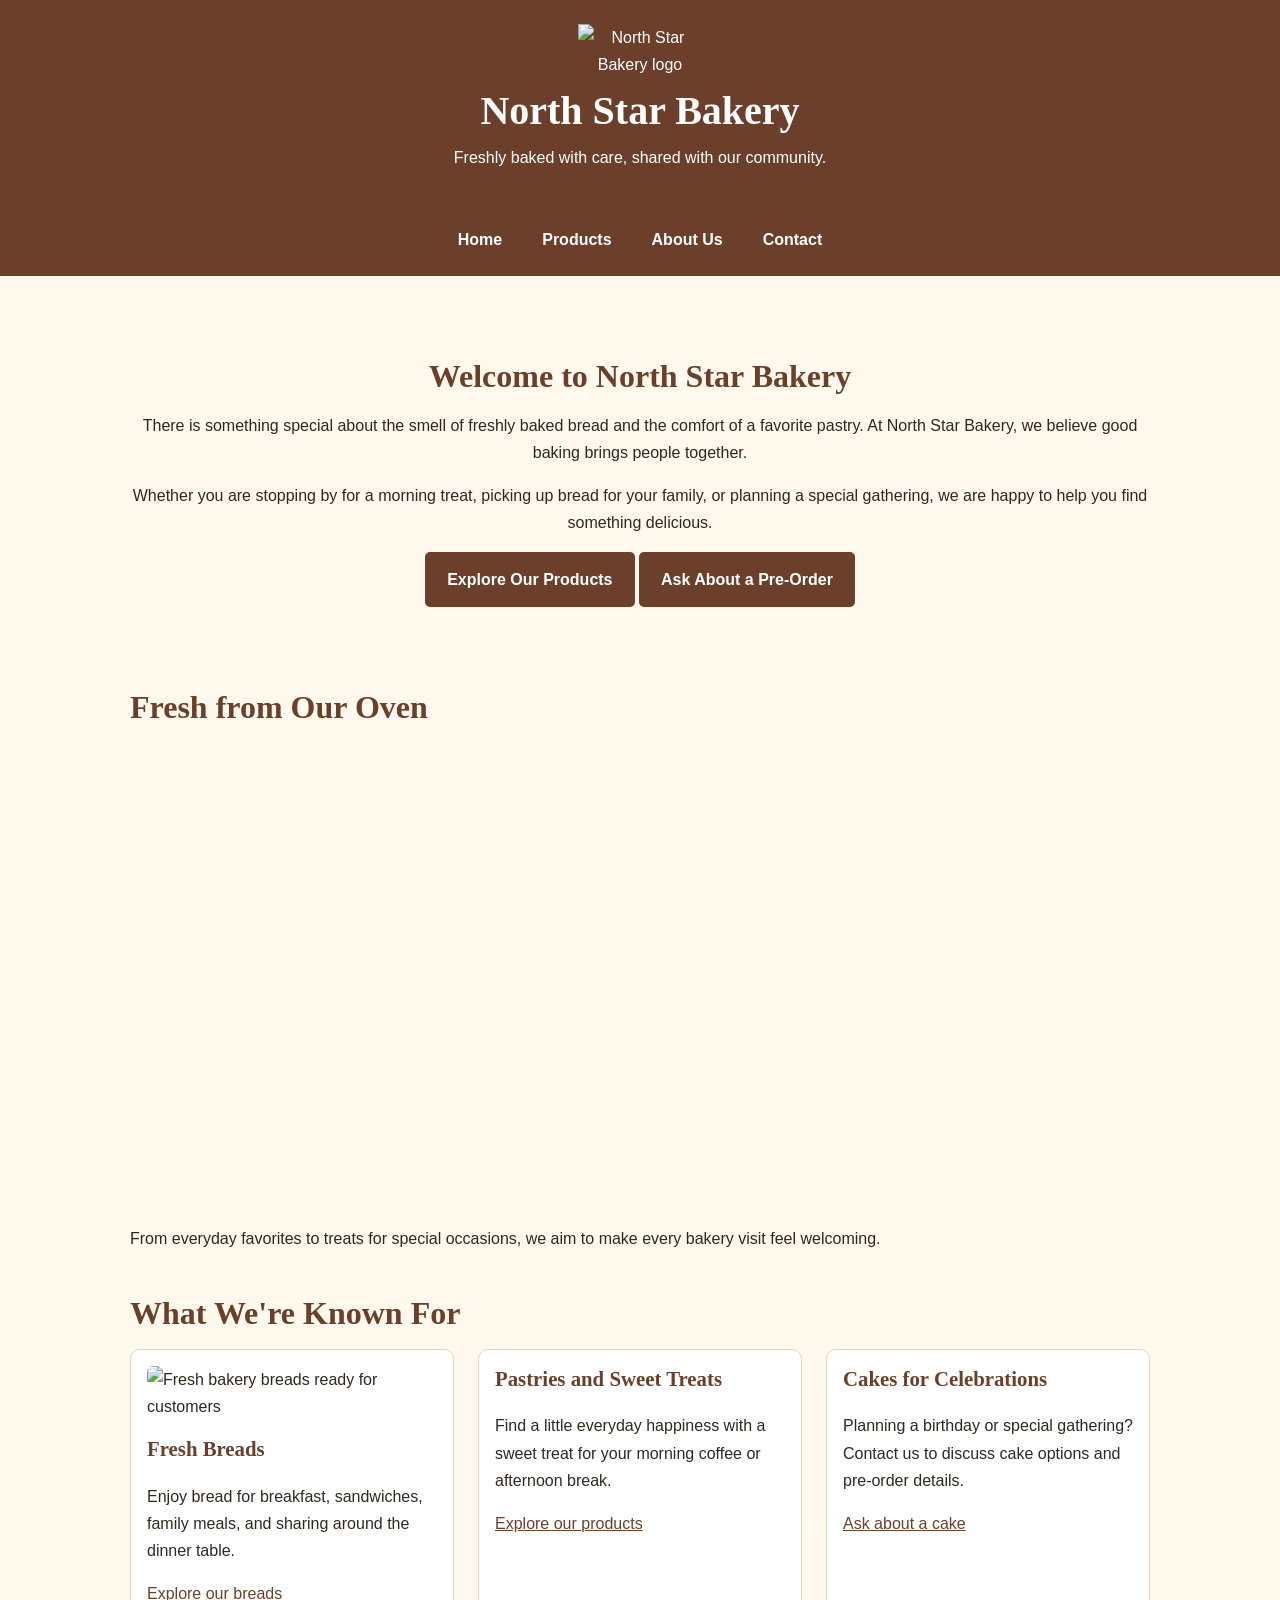
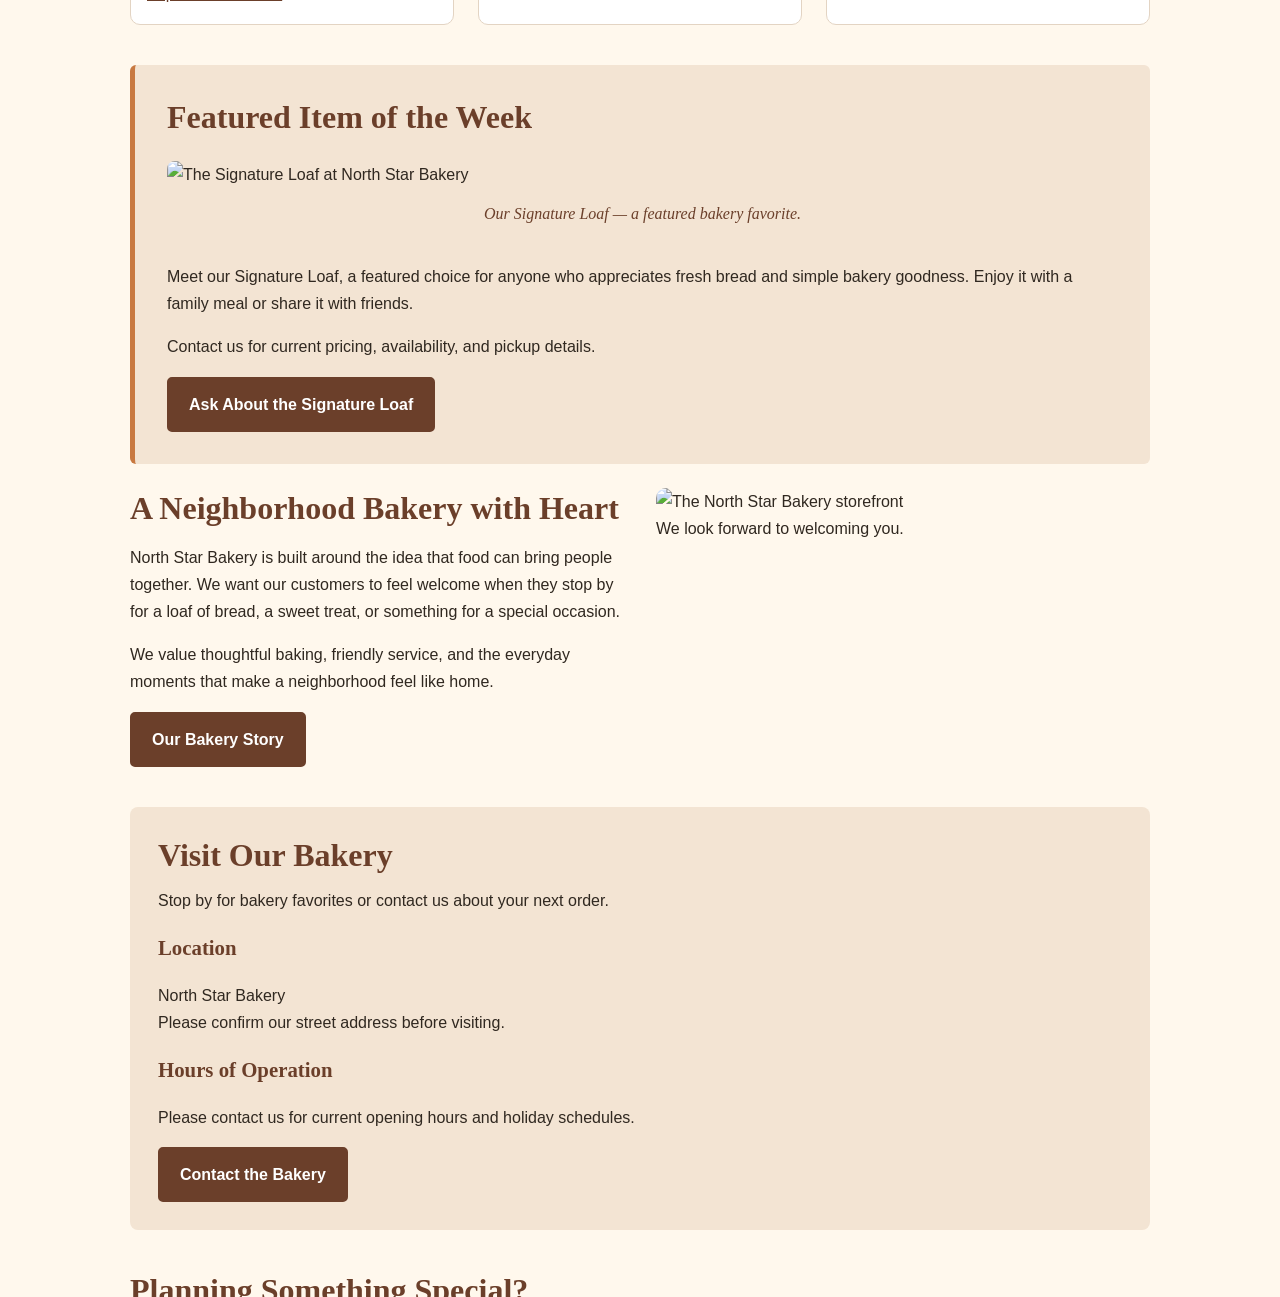
==== index.html @ da5bf56e "Add files via upload" ====
<!DOCTYPE html>
<html lang="en">
<head>
  <meta charset="UTF-8">
  <meta name="viewport" content="width=device-width, initial-scale=1.0">

  <meta
    name="description"
    content="Welcome to North Star Bakery, your neighborhood bakery for fresh bread, pastries, cakes, and pre-order inquiries.">

  <title>Home | North Star Bakery</title>

  <link rel="stylesheet" href="style.css">
</head>

<body>

  <!-- Website Header -->
  <header>
    <img
      class="logo"
      src="media/bakery-logo_c.png"
      alt="North Star Bakery logo">

    <h1>North Star Bakery</h1>

    <p>Freshly baked with care, shared with our community.</p>
  </header>

  <!-- Main Navigation -->
  <nav aria-label="Main navigation">
    <ul>
      <li><a href="index.html" aria-current="page">Home</a></li>
      <li><a href="products.html">Products</a></li>
      <li><a href="about.html">About Us</a></li>
      <li><a href="contact.html">Contact</a></li>
    </ul>
  </nav>

  <!-- Main Content -->
  <main>

    <!-- Welcome Section -->
    <section class="page-intro">
      <h2>Welcome to North Star Bakery</h2>

      <p>
        There is something special about the smell of freshly baked bread
        and the comfort of a favorite pastry. At North Star Bakery,
        we believe good baking brings people together.
      </p>

      <p>
        Whether you are stopping by for a morning treat, picking up bread
        for your family, or planning a special gathering, we are happy
        to help you find something delicious.
      </p>

      <a class="button" href="products.html">Explore Our Products</a>
      <a class="button" href="contact.html">Ask About a Pre-Order</a>
    </section>

    <!-- Responsive Featured Image -->
    <section>
      <h2>Fresh from Our Oven</h2>

      <picture>
        <source
          media="(min-width: 768px)"
          srcset="media/bakery-feature-large_c.png">

        <img
          class="hero-image"
          src="media/bakery-feature-small_c.png"
          alt="Freshly prepared featured baked goods at North Star Bakery">
      </picture>

      <p>
        From everyday favorites to treats for special occasions,
        we aim to make every bakery visit feel welcoming.
      </p>
    </section>

    <!-- What We're Known For -->
    <section>
      <h2>What We're Known For</h2>

      <div class="product-list">

        <article class="product-card">
          <img
            src="media/bakery-bread_c.png"
            alt="Fresh bakery breads ready for customers">

          <h3>Fresh Breads</h3>

          <p>
            Enjoy bread for breakfast, sandwiches, family meals,
            and sharing around the dinner table.
          </p>

          <a href="products.html">Explore our breads</a>
        </article>

        <article class="product-card">
          <h3>Pastries and Sweet Treats</h3>

          <p>
            Find a little everyday happiness with a sweet treat
            for your morning coffee or afternoon break.
          </p>

          <a href="products.html">Explore our products</a>
        </article>

        <article class="product-card">
          <h3>Cakes for Celebrations</h3>

          <p>
            Planning a birthday or special gathering?
            Contact us to discuss cake options and pre-order details.
          </p>

          <a href="contact.html">Ask about a cake</a>
        </article>

      </div>
    </section>

    <!-- Featured Item of the Week -->
    <section class="featured-item">
      <h2>Featured Item of the Week</h2>

      <figure>
        <img
          src="media/bakery-signature-loaf_c.png"
          alt="The Signature Loaf at North Star Bakery">

        <figcaption>
          Our Signature Loaf — a featured bakery favorite.
        </figcaption>
      </figure>

      <p>
        Meet our Signature Loaf, a featured choice for anyone who
        appreciates fresh bread and simple bakery goodness.
        Enjoy it with a family meal or share it with friends.
      </p>

      <p>
        Contact us for current pricing, availability, and pickup details.
      </p>

      <a class="button" href="contact.html">
        Ask About the Signature Loaf
      </a>
    </section>

    <!-- About Our Bakery -->
    <section class="content-layout">

      <div>
        <h2>A Neighborhood Bakery with Heart</h2>

        <p>
          North Star Bakery is built around the idea that food can
          bring people together. We want our customers to feel welcome
          when they stop by for a loaf of bread, a sweet treat,
          or something for a special occasion.
        </p>

        <p>
          We value thoughtful baking, friendly service, and the
          everyday moments that make a neighborhood feel like home.
        </p>

        <a class="button" href="about.html">Our Bakery Story</a>
      </div>

      <div>
        <img
          class="hero-image"
          src="media/bakery-storefront_c.png"
          alt="The North Star Bakery storefront">

        <p>
          We look forward to welcoming you.
        </p>
      </div>

    </section>

    <!-- Hours and Location -->
    <section class="business-info">
      <h2>Visit Our Bakery</h2>

      <p>
        Stop by for bakery favorites or contact us about your next order.
      </p>

      <h3>Location</h3>

      <p>
        North Star Bakery<br>
        Please confirm our street address before visiting.
      </p>

      <h3>Hours of Operation</h3>

      <p>
        Please contact us for current opening hours and holiday schedules.
      </p>

      <a class="button" href="contact.html">
        Contact the Bakery
      </a>
    </section>

    <!-- Pre-Order Call to Action -->
    <section>
      <h2>Planning Something Special?</h2>

      <p>
        Let us know what you need, the date you would like to pick it up,
        and any special requests. We will follow up to discuss availability
        and next steps.
      </p>

      <a class="button" href="contact.html">
        Send a Pre-Order Inquiry
      </a>
    </section>

  </main>

  <!-- Website Footer -->
  <footer>
    <p><strong>North Star Bakery</strong></p>

    <p>Fresh baking, friendly service, and neighborhood warmth.</p>

    <p>
      <a href="index.html">Home</a> |
      <a href="products.html">Products</a> |
      <a href="about.html">About Us</a> |
      <a href="contact.html">Contact</a>
    </p>

    <p>&copy; 2026 North Star Bakery. All rights reserved.</p>
  </footer>

</body>
</html>
---- style.css ----
/* =========================================
   NORTH STAR BAKERY
   Touchstone 3: Visual Design & Responsive Layout
   ========================================= */

/* 1. Color palette and design variables */
:root {
  --primary: #6B3F2A;
  --background: #FFF8ED;
  --accent: #C87941;
  --text: #302820;
  --white: #FFFFFF;
  --border: #E3D4C3;
  --light-accent: #F3E4D3;
}

/* 2. Basic reset */
* {
  box-sizing: border-box;
}

html {
  scroll-behavior: smooth;
}

body {
  margin: 0;
  font-family: Arial, Helvetica, sans-serif;
  font-size: 16px;
  line-height: 1.7;
  color: var(--text);
  background-color: var(--background);
}

img,
video {
  display: block;
  max-width: 100%;
  height: auto;
}

audio {
  display: block;
  max-width: 100%;
  margin: 1rem 0;
}

a {
  color: var(--primary);
}

a:hover {
  color: var(--accent);
}

a:focus-visible,
button:focus-visible,
input:focus-visible,
textarea:focus-visible,
select:focus-visible {
  outline: 3px solid var(--accent);
  outline-offset: 3px;
}

/* 3. Header and bakery logo */
header {
  background-color: var(--primary);
  color: var(--white);
  padding: 1rem;
  text-align: center;
}

header .logo {
  width: 110px;
  margin: 0 auto 0.5rem;
}

header h1 {
  margin: 0.5rem 0;
  color: var(--white);
  font-family: Georgia, "Times New Roman", serif;
  font-size: 2rem;
}

/* 4. Navigation */
nav {
  background-color: var(--primary);
  padding: 0.5rem 1rem 1rem;
}

nav ul {
  display: flex;
  flex-wrap: wrap;
  justify-content: center;
  gap: 0.5rem 1.25rem;
  list-style: none;
  margin: 0;
  padding: 0;
}

nav a {
  display: inline-block;
  color: var(--white);
  text-decoration: none;
  font-weight: bold;
  padding: 0.4rem 0.25rem;
}

nav a:hover,
nav a:focus-visible {
  color: #FFE0B8;
  text-decoration: underline;
}

/* 5. Main content */
main {
  width: 100%;
  max-width: 1100px;
  margin: 0 auto;
  padding: 1.25rem;
}

section {
  margin-bottom: 2.5rem;
}

.page-intro {
  text-align: center;
  padding: 1.5rem 0;
}

h1,
h2,
h3 {
  font-family: Georgia, "Times New Roman", serif;
  line-height: 1.25;
}

h2 {
  color: var(--primary);
  font-size: 1.75rem;
  margin-top: 0;
  margin-bottom: 1rem;
}

h3 {
  color: var(--primary);
  font-size: 1.3rem;
}

p {
  margin-top: 0;
  margin-bottom: 1rem;
}

/* 6. Images and figures */
figure {
  margin: 1.5rem 0;
  padding: 0;
}

figure img {
  width: 100%;
  border-radius: 8px;
}

figcaption {
  padding: 0.75rem;
  color: var(--primary);
  font-family: Georgia, "Times New Roman", serif;
  font-style: italic;
  text-align: center;
}

.hero-image {
  width: 100%;
  max-height: 450px;
  object-fit: cover;
  border-radius: 10px;
}

picture {
  display: block;
  margin: 1.5rem 0;
}

picture img {
  width: 100%;
  border-radius: 10px;
}

/* 7. Flexbox content layouts */
.content-layout {
  display: flex;
  flex-direction: column;
  gap: 1.5rem;
}

.product-list {
  display: flex;
  flex-direction: column;
  gap: 1.5rem;
}

.product-card {
  padding: 1rem;
  background-color: var(--white);
  border: 1px solid var(--border);
  border-radius: 10px;
}

.product-card img {
  width: 100%;
  border-radius: 6px;
  margin-bottom: 1rem;
}

.product-card h3 {
  margin-top: 0;
}

.price {
  color: var(--primary);
  font-weight: bold;
}

/* 8. Featured item and highlighted sections */
.featured-item {
  background-color: var(--light-accent);
  border-left: 5px solid var(--accent);
  padding: 1.25rem;
  margin: 1.5rem 0;
  border-radius: 6px;
}

.info-panel {
  background-color: var(--white);
  border: 1px solid var(--border);
  border-radius: 8px;
  padding: 1.25rem;
  margin-bottom: 1.5rem;
}

/* 9. Buttons and call-to-action links */
.button,
button,
input[type="submit"] {
  display: inline-block;
  background-color: var(--primary);
  color: var(--white);
  padding: 0.75rem 1.25rem;
  border: 2px solid var(--primary);
  border-radius: 5px;
  font: inherit;
  font-weight: bold;
  text-align: center;
  text-decoration: none;
  cursor: pointer;
}

.button:hover,
button:hover,
input[type="submit"]:hover {
  background-color: var(--accent);
  border-color: var(--accent);
  color: var(--white);
}

/* 10. Contact form */
form {
  max-width: 700px;
  margin: 0 auto;
  padding: 1.25rem;
  background-color: var(--white);
  border: 1px solid var(--border);
  border-radius: 10px;
}

fieldset {
  min-width: 0;
  margin: 0 0 1.5rem;
  padding: 1rem;
  border: 1px solid var(--border);
  border-radius: 6px;
}

legend {
  padding: 0 0.5rem;
  color: var(--primary);
  font-family: Georgia, "Times New Roman", serif;
  font-size: 1.2rem;
  font-weight: bold;
}

.form-group {
  display: flex;
  flex-direction: column;
  gap: 0.35rem;
  margin-bottom: 1rem;
}

label {
  font-weight: bold;
}

input,
textarea,
select {
  width: 100%;
  min-width: 0;
  padding: 0.75rem;
  border: 1px solid #8B796A;
  border-radius: 5px;
  background-color: var(--white);
  color: var(--text);
  font: inherit;
}

textarea {
  min-height: 120px;
  resize: vertical;
}

input[type="radio"],
input[type="checkbox"] {
  width: auto;
  margin-right: 0.5rem;
}

.form-help {
  color: var(--text);
  font-size: 0.9rem;
}

/* 11. Hours and location */
.business-info {
  padding: 1.25rem;
  background-color: var(--light-accent);
  border-radius: 8px;
}

.business-info h2 {
  margin-bottom: 0.75rem;
}

/* 12. Audio and video */
.media-section {
  margin: 2rem 0;
}

video {
  width: 100%;
  border-radius: 8px;
}

/* 13. Footer */
footer {
  background-color: var(--primary);
  color: var(--white);
  padding: 1.5rem 1rem;
  text-align: center;
}

footer p {
  margin: 0.4rem 0;
}

footer a {
  color: var(--white);
}

footer a:hover {
  color: #FFE0B8;
}

/* 14. Tablet and desktop responsive layout */
@media (min-width: 768px) {
  header {
    padding: 1.5rem;
  }

  header .logo {
    width: 125px;
  }

  header h1 {
    font-size: 2.5rem;
  }

  nav ul {
    gap: 1rem 2rem;
  }

  main {
    padding: 2rem;
  }

  h2 {
    font-size: 2rem;
  }

  .content-layout {
    flex-direction: row;
    align-items: flex-start;
    gap: 2rem;
  }

  .content-layout > * {
    flex: 1;
    min-width: 0;
  }

  .product-list {
    flex-direction: row;
    flex-wrap: wrap;
    align-items: stretch;
  }

  .product-card {
    flex: 1 1 280px;
    min-width: 0;
  }

  .featured-item {
    padding: 2rem;
  }

  .business-info {
    padding: 1.75rem;
  }

  form {
    padding: 2rem;
  }
}

/* 15. Larger desktop screens */
@media (min-width: 1024px) {
  main {
    padding: 2.5rem;
  }

  .page-intro {
    padding: 2.5rem 0;
  }
}

/* 16. Respect reduced-motion preferences */
@media (prefers-reduced-motion: reduce) {
  html {
    scroll-behavior: auto;
  }
}
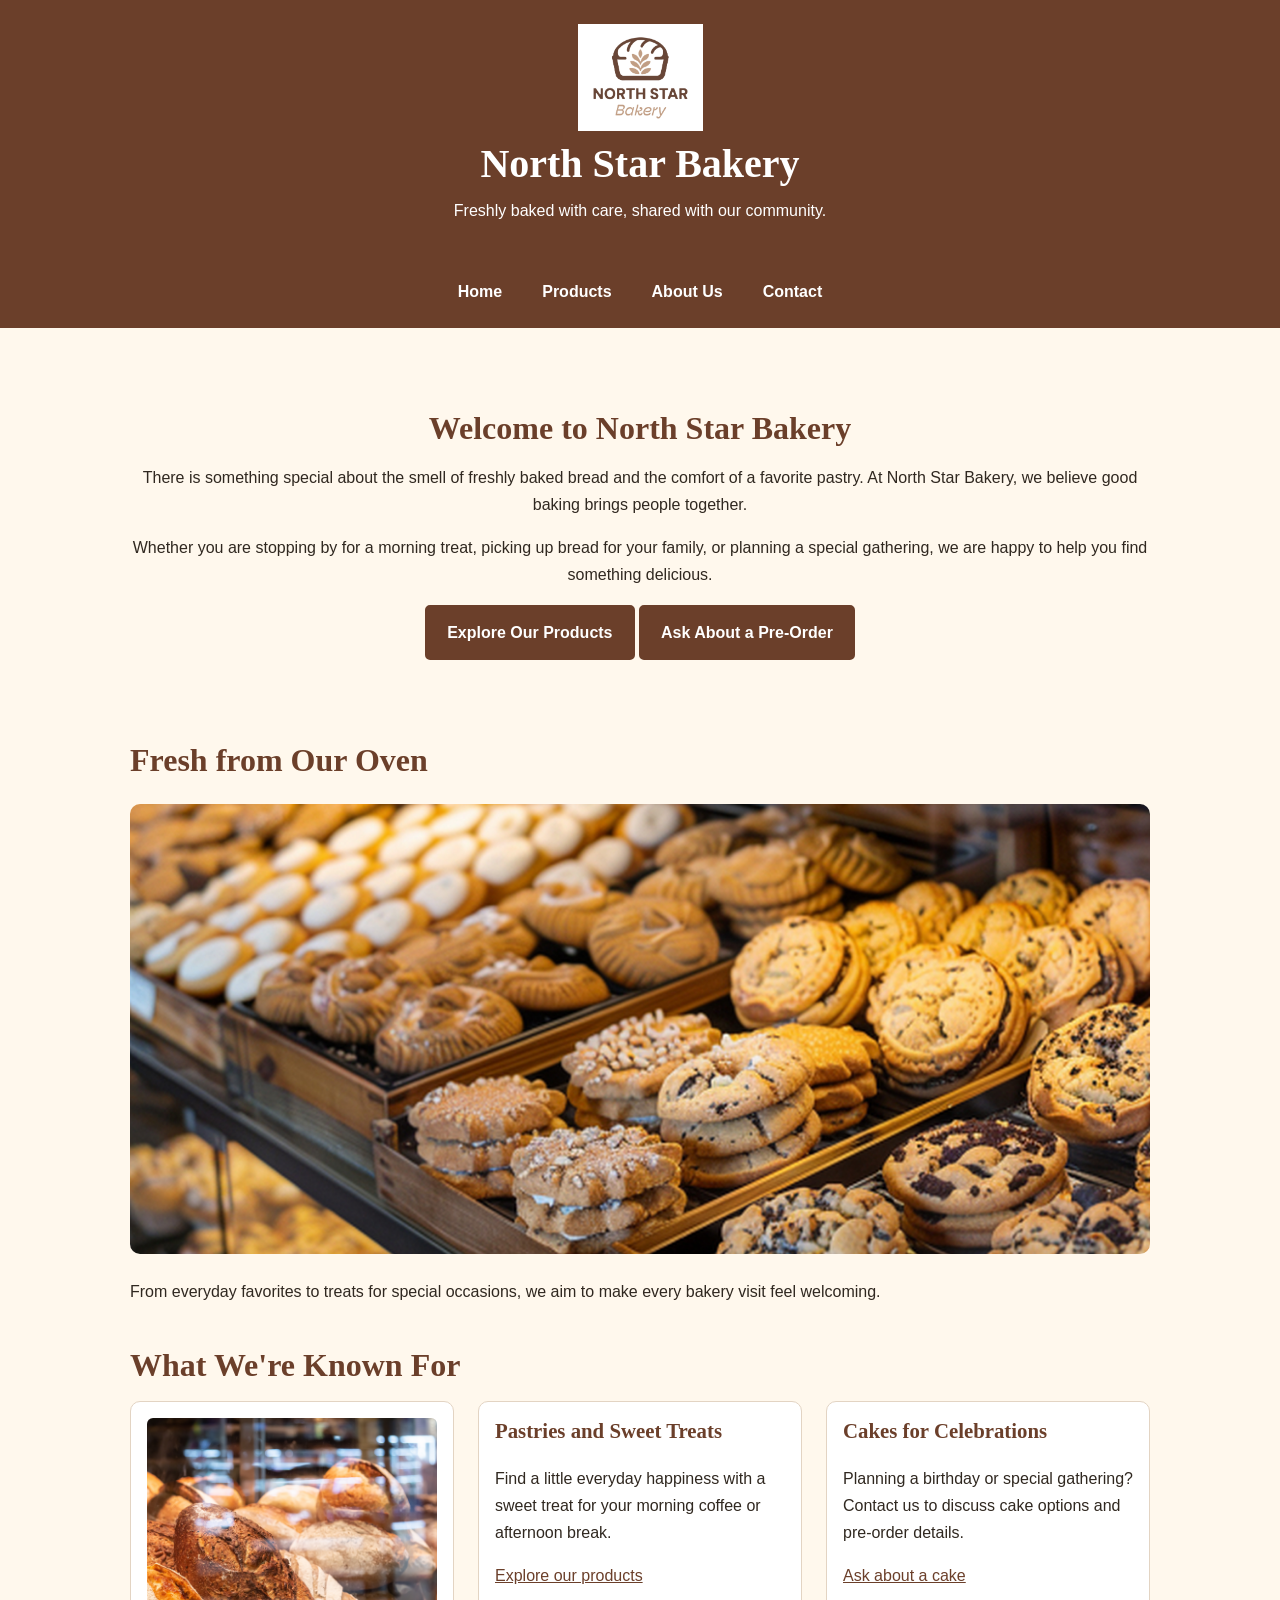
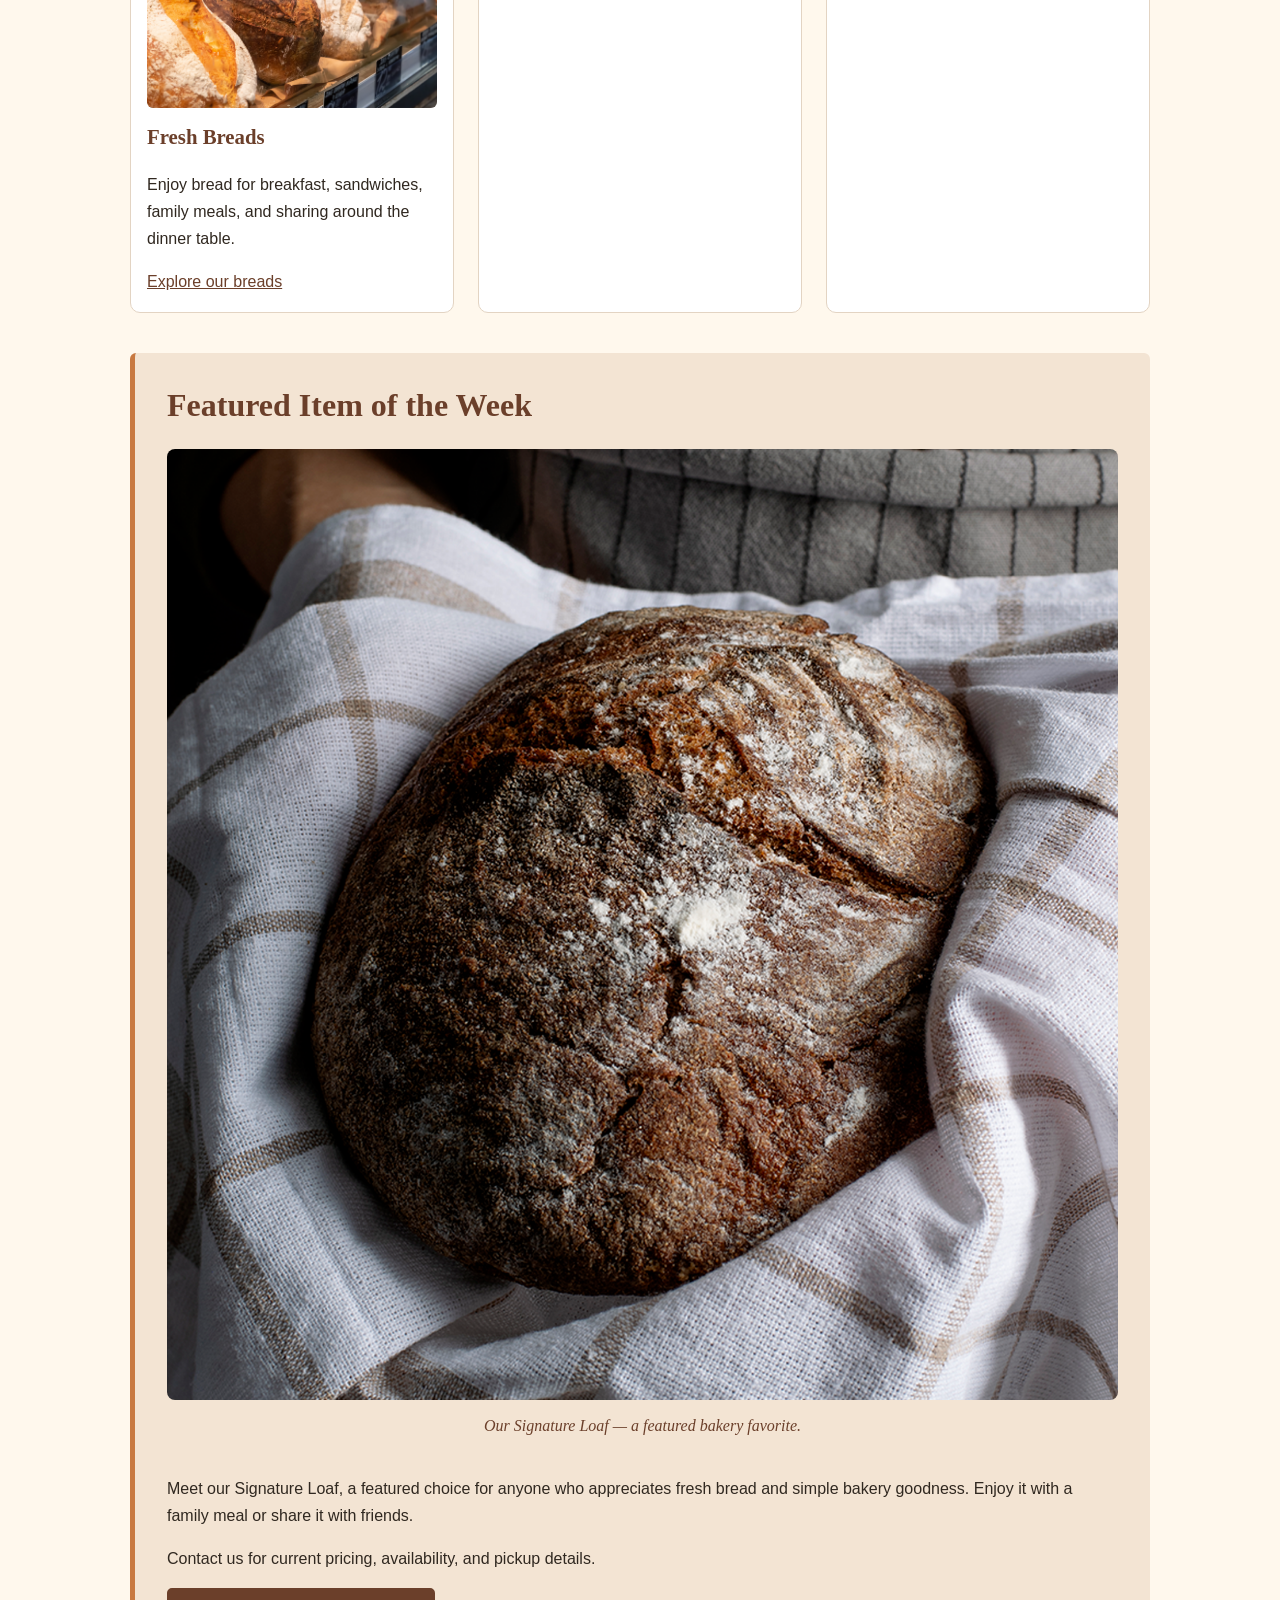
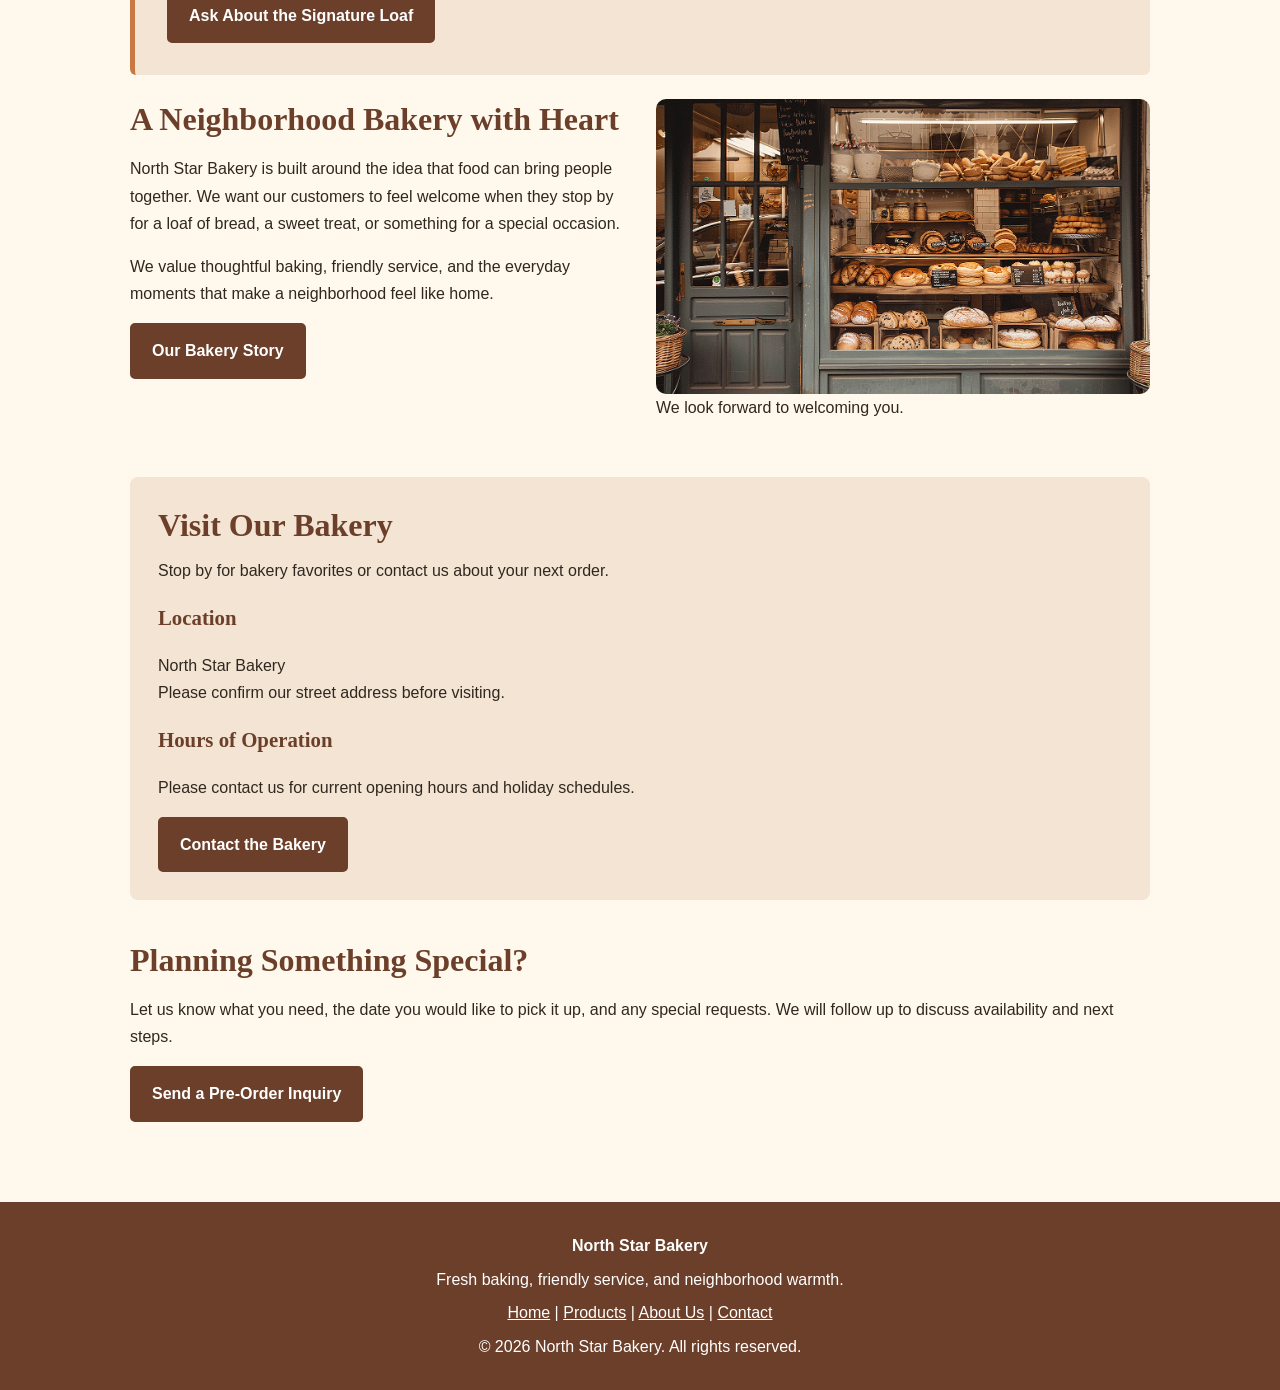
==== commit 1fab1c64: "Update index.html" ====
--- a/index.html
+++ b/index.html
@@ -19,7 +19,7 @@
   <header>
     <img
       class="logo"
-      src="media/bakery-logo_c.png"
+      src="bakery-logo_c.png"
       alt="North Star Bakery logo">
 
     <h1>North Star Bakery</h1>
@@ -67,11 +67,11 @@
       <picture>
         <source
           media="(min-width: 768px)"
-          srcset="media/bakery-feature-large_c.png">
+          srcset="bakery-feature-large_c.png">
 
         <img
           class="hero-image"
-          src="media/bakery-feature-small_c.png"
+          src="bakery-feature-small_c.png"
           alt="Freshly prepared featured baked goods at North Star Bakery">
       </picture>
 
@@ -89,7 +89,7 @@
 
         <article class="product-card">
           <img
-            src="media/bakery-bread_c.png"
+            src="bakery-bread_c.png"
             alt="Fresh bakery breads ready for customers">
 
           <h3>Fresh Breads</h3>
@@ -133,7 +133,7 @@
 
       <figure>
         <img
-          src="media/bakery-signature-loaf_c.png"
+          src="bakery-signature-loaf_c.png"
           alt="The Signature Loaf at North Star Bakery">
 
         <figcaption>
@@ -180,7 +180,7 @@
       <div>
         <img
           class="hero-image"
-          src="media/bakery-storefront_c.png"
+          src="bakery-storefront_c.png"
           alt="The North Star Bakery storefront">
 
         <p>
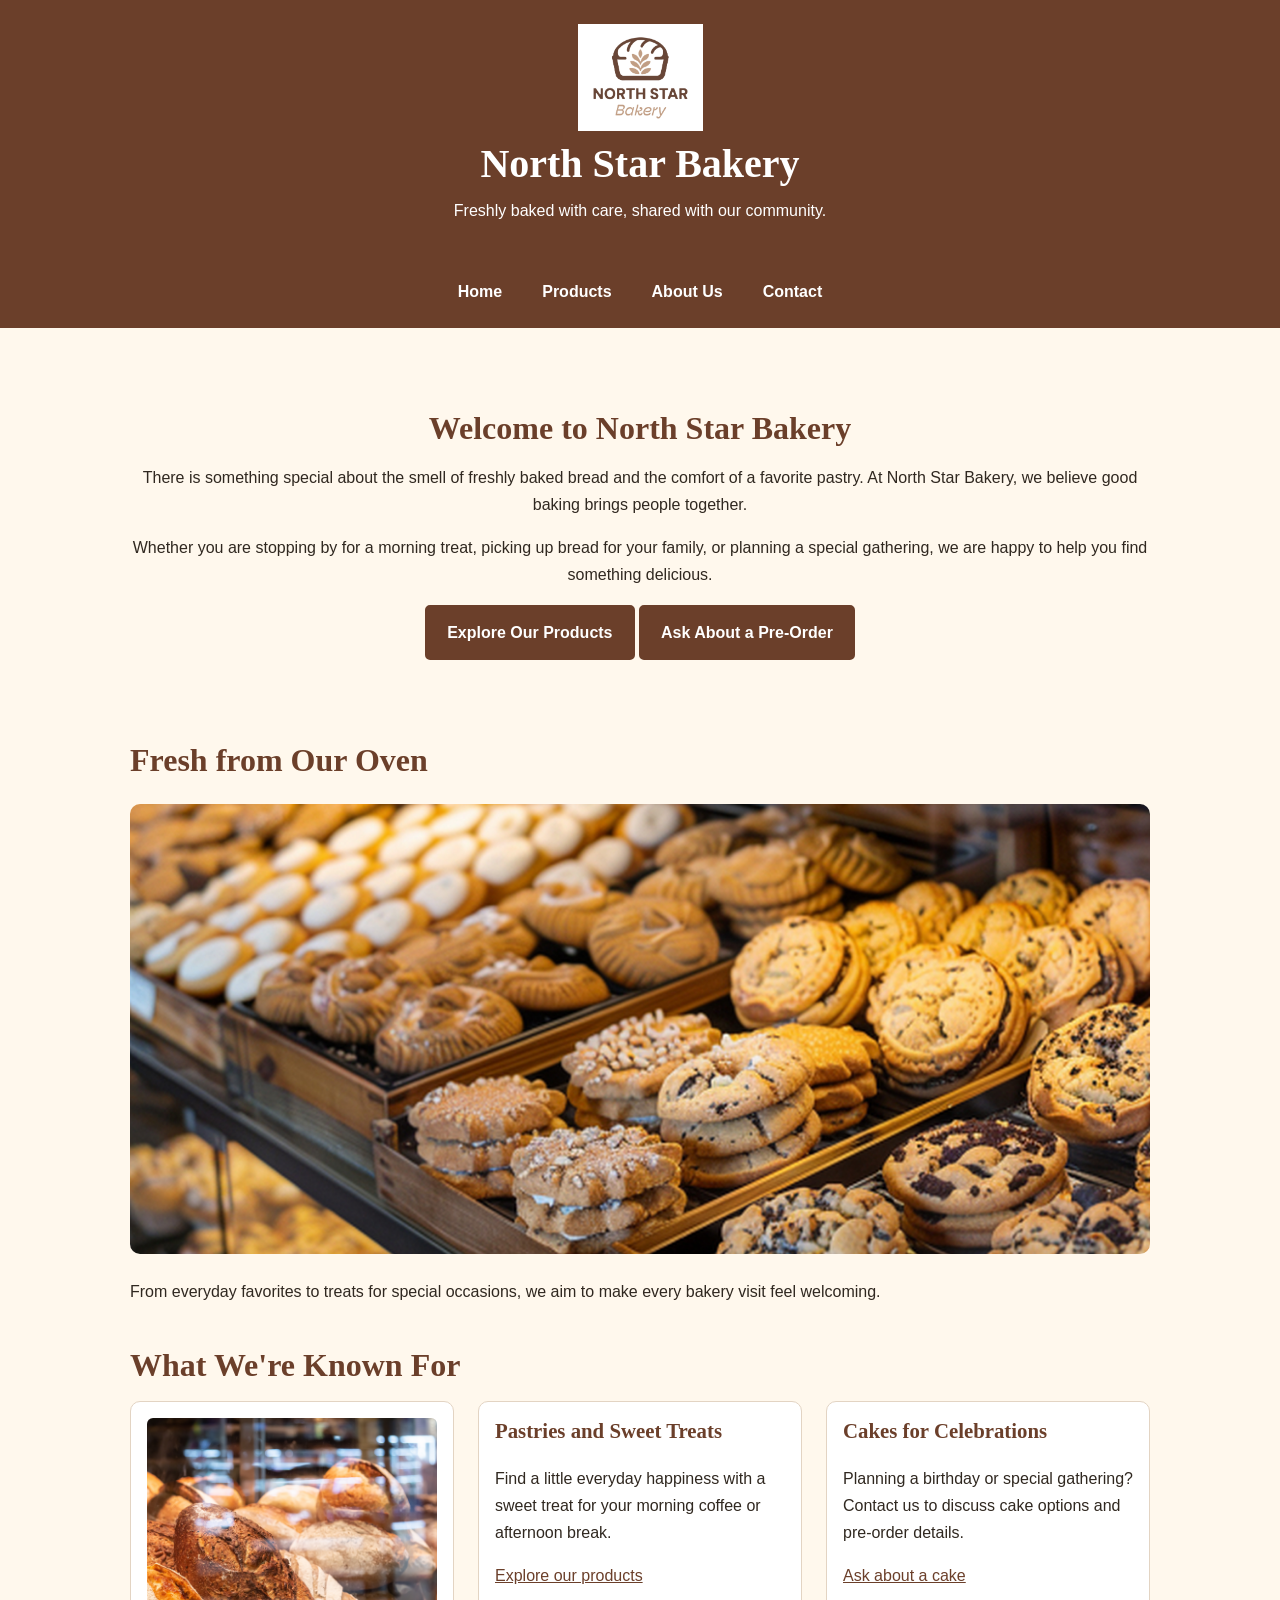
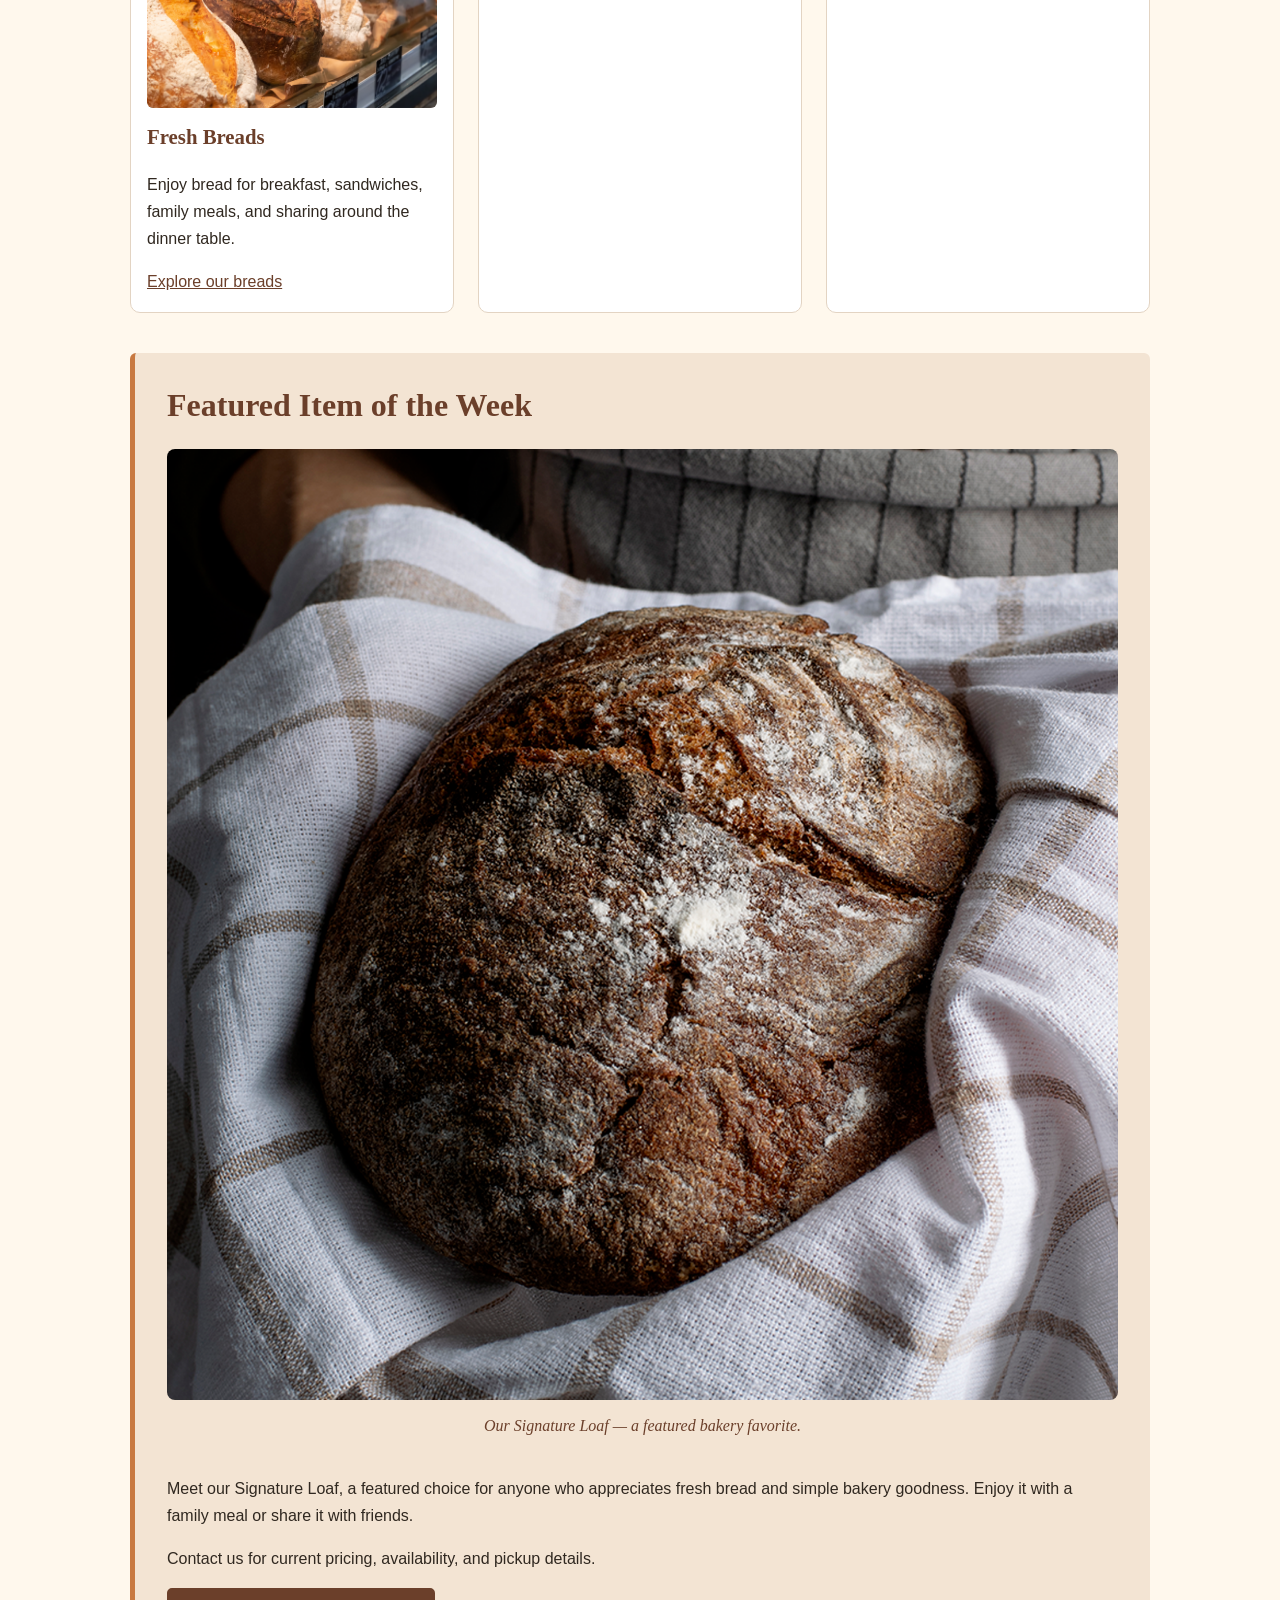
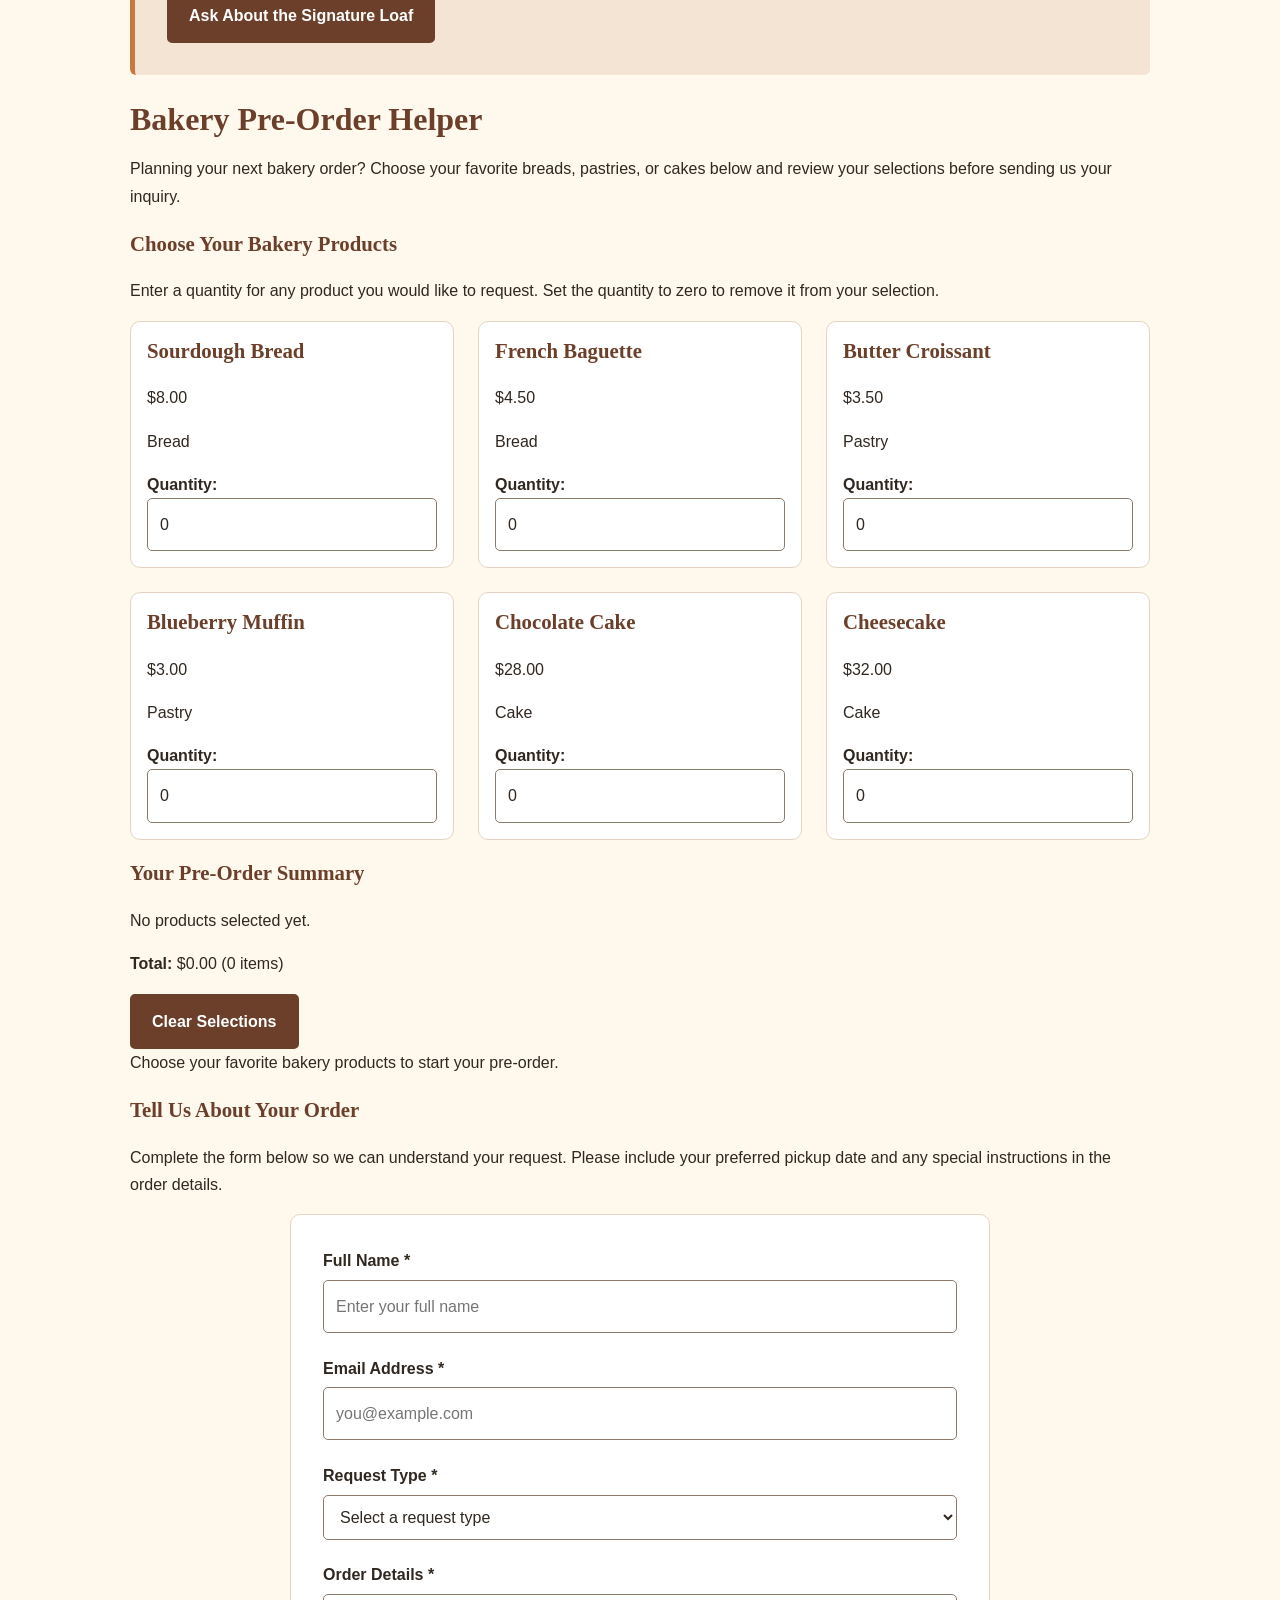
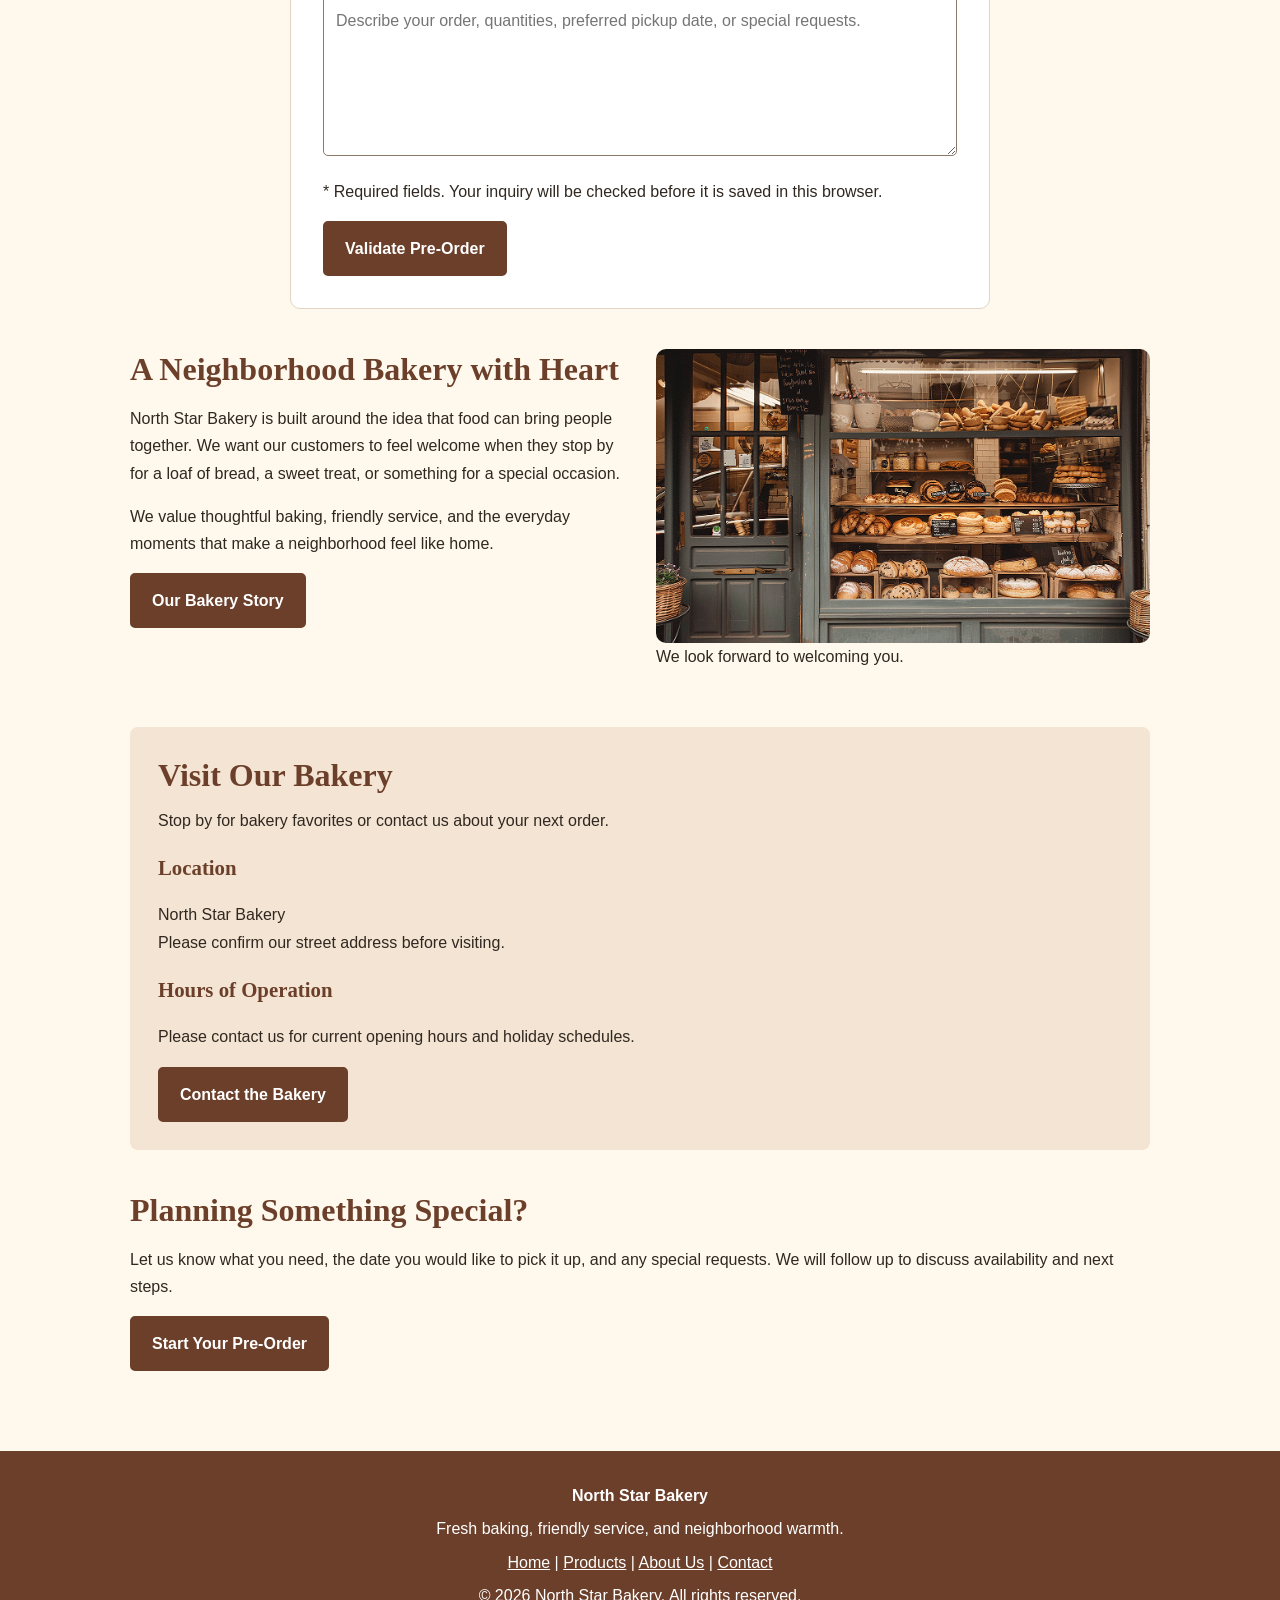
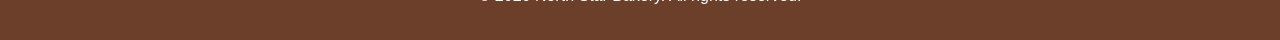
==== commit 7bbed8da: "Update index.html" ====
--- a/index.html
+++ b/index.html
@@ -1,3 +1,4 @@
+
 <!DOCTYPE html>
 <html lang="en">
 <head>
@@ -11,6 +12,7 @@
   <title>Home | North Star Bakery</title>
 
   <link rel="stylesheet" href="style.css">
+  <script src="script.js" defer></script>
 </head>
 
 <body>
@@ -156,6 +158,162 @@
       </a>
     </section>
 
+    <!-- ==========================================
+         Touchstone 4: Bakery Pre-Order Helper
+         ========================================== -->
+    <section id="bakery-preorder" class="preorder-section">
+
+      <h2>Bakery Pre-Order Helper</h2>
+
+      <p>
+        Planning your next bakery order? Choose your favorite breads,
+        pastries, or cakes below and review your selections before
+        sending us your inquiry.
+      </p>
+
+      <!-- Interactive Product Selector -->
+      <div class="preorder-products">
+        <h3>Choose Your Bakery Products</h3>
+
+        <p>
+          Enter a quantity for any product you would like to request.
+          Set the quantity to zero to remove it from your selection.
+        </p>
+
+        <div id="product-list" class="product-list">
+          <!-- Products are rendered by script.js -->
+        </div>
+      </div>
+
+      <!-- Live Order Summary -->
+      <div class="preorder-summary">
+        <h3>Your Pre-Order Summary</h3>
+
+        <div
+          id="order-summary"
+          aria-live="polite"
+          aria-relevant="additions removals text">
+          <p>No products selected yet.</p>
+        </div>
+
+        <p class="order-total">
+          <strong>Total:</strong>
+          <span id="order-total">$0.00 (0 items)</span>
+        </p>
+
+        <button type="button" id="clear-order" class="button">
+          Clear Selections
+        </button>
+
+        <p
+          id="storage-message"
+          role="status"
+          aria-live="polite">
+          Choose your favorite bakery products to start your pre-order.
+        </p>
+      </div>
+
+      <!-- Validated Pre-Order Inquiry Form -->
+      <div class="preorder-form-container">
+        <h3>Tell Us About Your Order</h3>
+
+        <p>
+          Complete the form below so we can understand your request.
+          Please include your preferred pickup date and any special
+          instructions in the order details.
+        </p>
+
+        <form id="preorder-form" novalidate>
+
+          <div class="form-group">
+            <label for="customer-name">Full Name *</label>
+
+            <input
+              type="text"
+              id="customer-name"
+              name="name"
+              autocomplete="name"
+              placeholder="Enter your full name"
+              required
+              aria-describedby="customer-name-error">
+
+            <span
+              id="customer-name-error"
+              class="error"
+              aria-live="polite"></span>
+          </div>
+
+          <div class="form-group">
+            <label for="customer-email">Email Address *</label>
+
+            <input
+              type="email"
+              id="customer-email"
+              name="email"
+              autocomplete="email"
+              placeholder="you@example.com"
+              required
+              aria-describedby="customer-email-error">
+
+            <span
+              id="customer-email-error"
+              class="error"
+              aria-live="polite"></span>
+          </div>
+
+          <div class="form-group">
+            <label for="request-type">Request Type *</label>
+
+            <select
+              id="request-type"
+              name="requestType"
+              required
+              aria-describedby="request-type-error">
+
+              <option value="">Select a request type</option>
+              <option value="bread">Bread</option>
+              <option value="pastry">Pastries</option>
+              <option value="cake">Cakes</option>
+              <option value="mixed">Mixed Order</option>
+              <option value="other">Other Inquiry</option>
+            </select>
+
+            <span
+              id="request-type-error"
+              class="error"
+              aria-live="polite"></span>
+          </div>
+
+          <div class="form-group">
+            <label for="order-details">Order Details *</label>
+
+            <textarea
+              id="order-details"
+              name="details"
+              rows="5"
+              placeholder="Describe your order, quantities, preferred pickup date, or special requests."
+              aria-describedby="order-details-error"></textarea>
+
+            <span
+              id="order-details-error"
+              class="error"
+              aria-live="polite"></span>
+          </div>
+
+          <p class="form-note">
+            * Required fields. Your inquiry will be checked before it
+            is saved in this browser.
+          </p>
+
+          <button type="submit" class="button">
+            Validate Pre-Order
+          </button>
+
+        </form>
+      </div>
+
+    </section>
+
     <!-- About Our Bakery -->
     <section class="content-layout">
 
@@ -226,8 +384,8 @@
         and next steps.
       </p>
 
-      <a class="button" href="contact.html">
-        Send a Pre-Order Inquiry
+      <a class="button" href="#bakery-preorder">
+        Start Your Pre-Order
       </a>
     </section>
 
@@ -251,4 +409,3 @@
 
 </body>
 </html>
-
